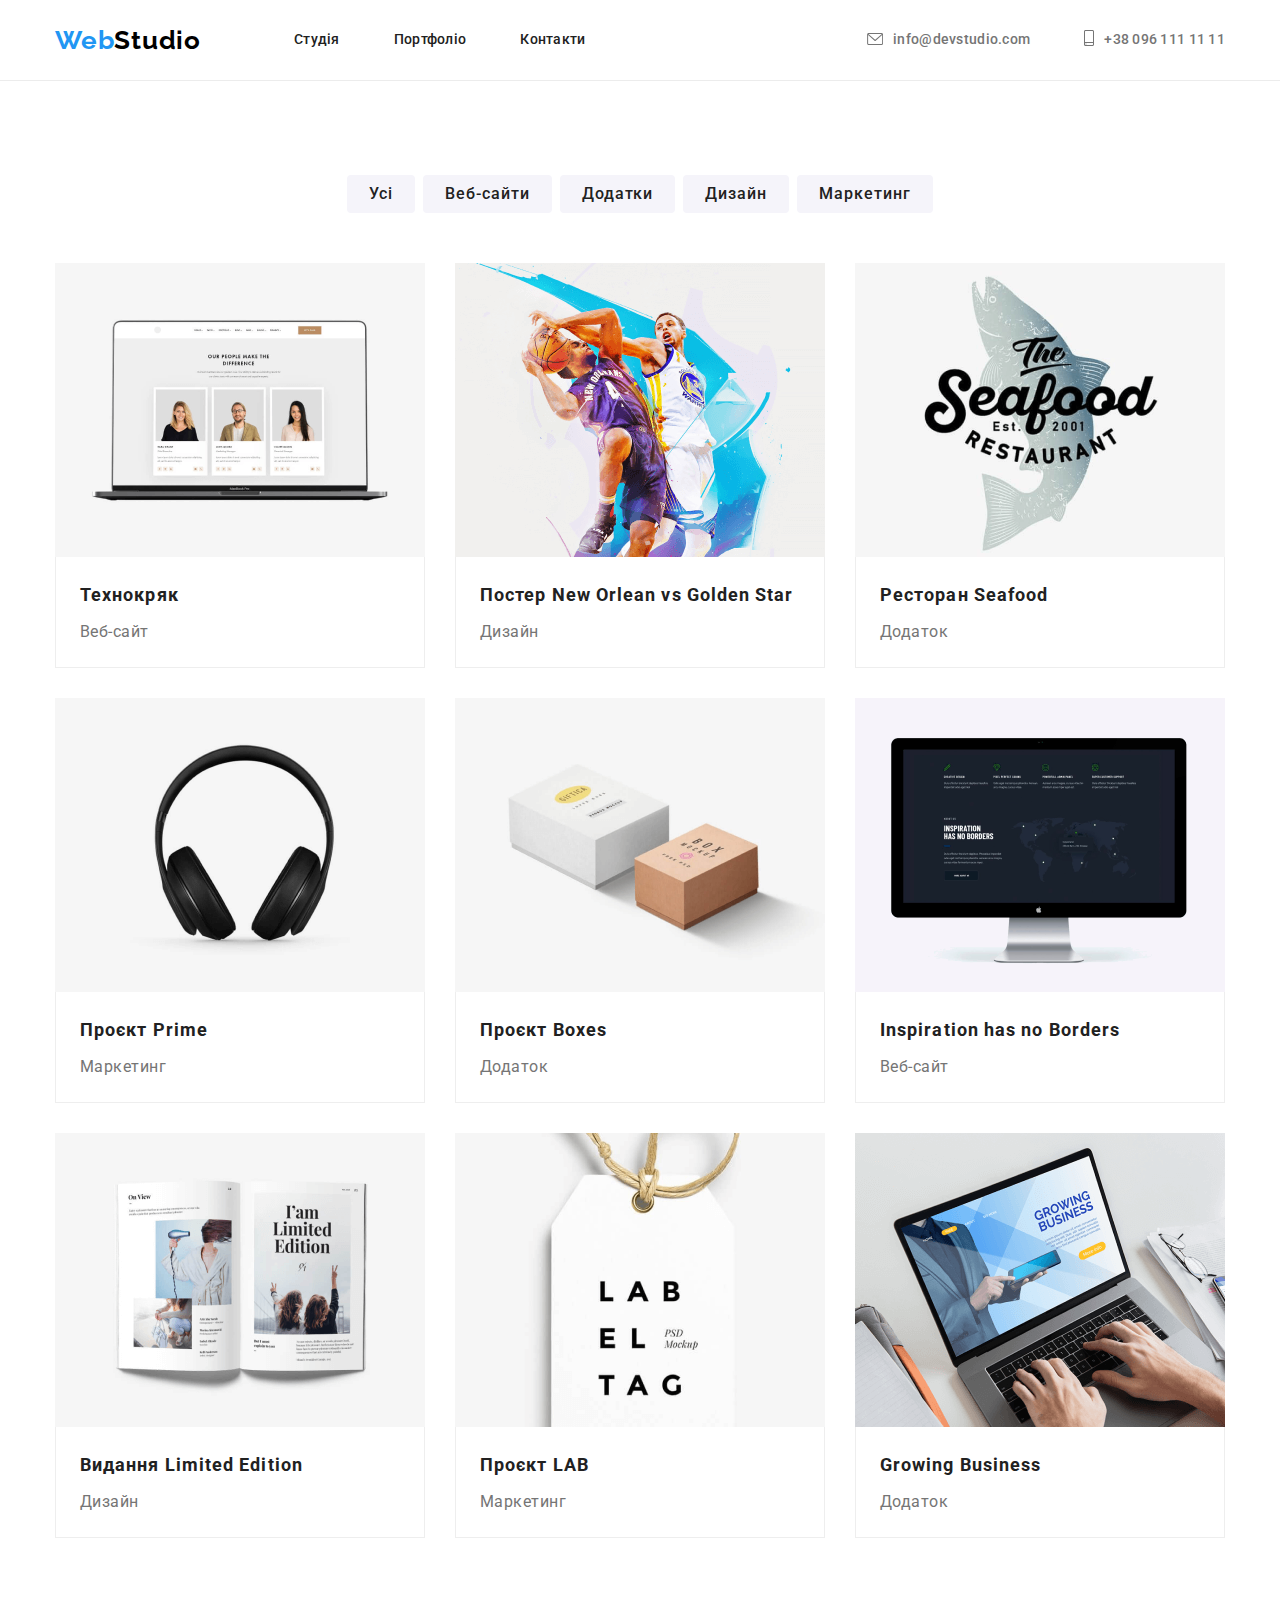
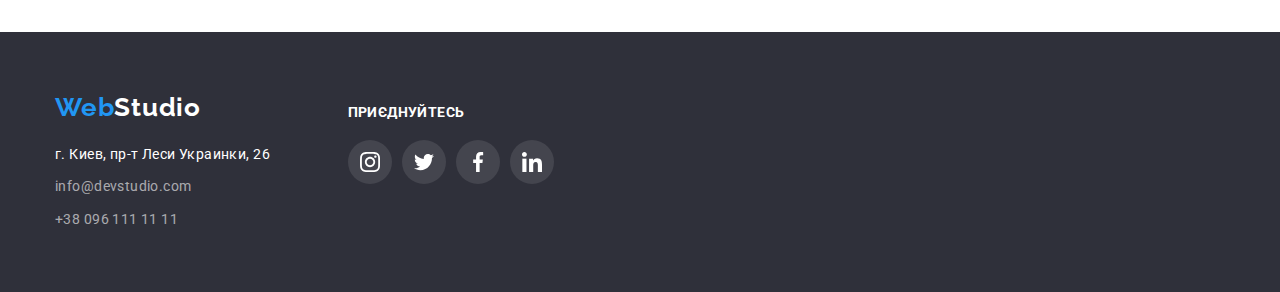
==== portfolio.html @ 85a9a88f "Add files via upload" ====
<!DOCTYPE html>
<html lang="uk">
  <head>
    <meta charset="UTF-8" />
    <meta http-equiv="X-UA-Compatible" content="IE=edge" />
    <meta name="viewport" content="width=device-width, initial-scale=1.0" />
    <title>Портфолио</title>
    <link rel="preconnect" href="https://fonts.googleapis.com" />
    <link rel="preconnect" href="https://fonts.gstatic.com" crossorigin />
    <link
      href="https://fonts.googleapis.com/css2?family=Raleway:wght@700&family=Roboto:wght@400;500;700;900&display=swap"
      rel="stylesheet"
    />
    <link rel="stylesheet" href="css/styles.css" />
  </head>
  <body>
    <header>
      <div class="navigation container navi-top">
        <nav class="navigation-box">
          <div class="logo-navigation">
            <a class="logo-nav" href="./index.html"
              ><span style="color: #2196f3">Web</span>Studio</a
            >
          </div>
          <div class="links-navigation">
            <ul class="top-nav-links">
              <li class="top-nav-item">
                <a class="top-nav-text" href="./index.html">Студія</a>
              </li>
              <li class="top-nav-item">
                <a class="top-nav-text" href="./portfolio.html">Портфоліо</a>
              </li>
              <li class="top-nav-item">
                <a class="top-nav-text" href="#">Контакти</a>
              </li>
            </ul>
          </div>
        </nav>
        <ul class="top-contacts">
          <li class="top-contacts-item">
            <a class="link-item" href="mailto:info@devstudio.com">
              <svg class="icon-header" width="16" height="12">
                <use href="./images/icons.svg#icon-envelope"></use>
              </svg>
            </a>
            <a class="top-contacts-text" href="mailto:info@devstudio.com"
              >info@devstudio.com</a
            >
          </li>
          <li class="top-contacts-item">
            <a class="link-item" href="tel:+380961111111">
              <svg class="icon-header" width="10" height="16">
                <use href="./images/icons.svg#icon-smartphone"></use>
              </svg>
            </a>
            <a class="top-contacts-text" href="tel:+380961111111"
              >+38 096 111 11 11</a
            >
          </li>
        </ul>
      </div>
    </header>
    <main>
      <section class="main-nav section">
        <div class="container">
          <ul class="main-nav-list">
            <li class="main-nav-item">
              <button class="main-nav-button" type="button">Усі</button>
            </li>
            <li class="main-nav-item">
              <button class="main-nav-button" type="button">Веб-сайти</button>
            </li>
            <li class="main-nav-item">
              <button class="main-nav-button" type="button">Додатки</button>
            </li>
            <li class="main-nav-item">
              <button class="main-nav-button" type="button">Дизайн</button>
            </li>
            <li class="main-nav-item">
              <button class="main-nav-button" type="button">Маркетинг</button>
            </li>
          </ul>
          <ul class="portfolio-list">
            <li class="portfolio-item">
              <img
                width="370"
                class="portfolio-image"
                src="images/img.png"
                alt="Три человека на экране"
              />
              <div class="portfolio-headtext">
                <h3 class="portfolio-header">Технокряк</h3>
                <p class="portfolio-text">Веб-сайт</p>
              </div>
            </li>
            <li class="portfolio-item">
              <img
                width="370"
                class="portfolio-image"
                src="images/img-1.png"
                alt="Баскетболисты"
              />
              <div class="portfolio-headtext">
                <h3 class="portfolio-header">
                  Постер New Orlean vs Golden Star
                </h3>
                <p class="portfolio-text">Дизайн</p>
              </div>
            </li>
            <li class="portfolio-item">
              <img
                width="370"
                class="portfolio-image"
                src="images/img-2.png"
                alt="Логотип рыбного ресторана"
              />
              <div class="portfolio-headtext">
                <h3 class="portfolio-header">Ресторан Seafood</h3>
                <p class="portfolio-text">Додаток</p>
              </div>
            </li>
            <li class="portfolio-item">
              <img
                width="370"
                class="portfolio-image"
                src="images/img-3.png"
                alt="Наушники"
              />
              <div class="portfolio-headtext">
                <h3 class="portfolio-header">Проєкт Prime</h3>
                <p class="portfolio-text">Маркетинг</p>
              </div>
            </li>
            <li class="portfolio-item">
              <img
                width="370"
                class="portfolio-image"
                src="images/img-4.png"
                alt="Две коробки"
              />
              <div class="portfolio-headtext">
                <h3 class="portfolio-header">Проєкт Boxes</h3>
                <p class="portfolio-text">Додаток</p>
              </div>
            </li>
            <li class="portfolio-item">
              <img
                width="370"
                class="portfolio-image"
                src="images/img-5.png"
                alt="Экран монитора"
              />
              <div class="portfolio-headtext">
                <h3 class="portfolio-header">Inspiration has no Borders</h3>
                <p class="portfolio-text">Веб-сайт</p>
              </div>
            </li>
            <li class="portfolio-item">
              <img
                width="370"
                class="portfolio-image"
                src="images/img-6.png"
                alt="Журнал"
              />
              <div class="portfolio-headtext">
                <h3 class="portfolio-header">Видання Limited Edition</h3>
                <p class="portfolio-text">Дизайн</p>
              </div>
            </li>
            <li class="portfolio-item">
              <img
                width="370"
                class="portfolio-image"
                src="images/img-7.png"
                alt="Бирка"
              />
              <div class="portfolio-headtext">
                <h3 class="portfolio-header">Проєкт LAB</h3>
                <p class="portfolio-text">Маркетинг</p>
              </div>
            </li>
            <li class="portfolio-item">
              <img
                width="370"
                class="portfolio-image"
                src="images/img-8.png"
                alt="Человек печатает на ноутбуке"
              />
              <div class="portfolio-headtext">
                <h3 class="portfolio-header">Growing Business</h3>
                <p class="portfolio-text">Додаток</p>
              </div>
            </li>
          </ul>
        </div>
      </section>
    </main>
    <footer class="footer">
      <div class="container">
        <div class="footer-raw">
          <div class="adr-items">
            <a class="logo-footer" href="./index.html"
              ><span style="color: #2196f3">Web</span>Studio</a
            >
            <address>
              <ul class="footer-list">
                <li class="footer-item">
                  <a
                    class="footer-adr"
                    href="https://goo.gl/maps/CPtrU1FHBa2aNyZL9"
                    target="_blank"
                    rel="noopener noreferrer nofollow"
                    >г. Киев, пр-т Леси Украинки, 26</a
                  >
                </li>
                <li class="footer-item">
                  <a class="footer-mail" href="mailto:info@devstudio.com"
                    >info@devstudio.com</a
                  >
                </li>
                <li class="footer-item">
                  <a class="footer-tel" href="tel:+380961111111"
                    >+38 096 111 11 11</a
                  >
                </li>
              </ul>
            </address>
          </div>
          <div class="connect-items">
            <p>приєднуйтесь</p>
            <ul class="connect-list">
              <li class="connect-item">
                <a class="connect-link" href="#" target="_blank">
                  <svg width="20" height="20">
                    <use href="./images/icons.svg#icon-instagram-2"></use>
                  </svg>
                </a>
              </li>
              <li class="connect-item">
                <a class="connect-link" href="#" target="_blank">
                  <svg width="20" height="20">
                    <use href="./images/icons.svg#icon-twitter-1"></use>
                  </svg>
                </a>
              </li>
              <li class="connect-item">
                <a class="connect-link" href="#" target="_blank">
                  <svg width="20" height="20">
                    <use href="./images/icons.svg#icon-facebook-1"></use>
                  </svg>
                </a>
              </li>
              <li class="connect-item">
                <a class="connect-link" href="#" target="_blank">
                  <svg width="20" height="20">
                    <use href="./images/icons.svg#icon-linkedin-1"></use>
                  </svg>
                </a>
              </li>
            </ul>
          </div>
        </div>
      </div>
    </footer>
  </body>
</html>
---- css/styles.css ----
/*reset css */
/* http://meyerweb.com/eric/tools/css/reset/ 
   v2.0 | 20110126
   License: none (public domain)
*/

html,
body,
div,
span,
applet,
object,
iframe,
h1,
h2,
h3,
h4,
h5,
h6,
p,
blockquote,
pre,
a,
abbr,
acronym,
address,
big,
cite,
code,
del,
dfn,
em,
img,
ins,
kbd,
q,
s,
samp,
small,
strike,
strong,
sub,
sup,
tt,
var,
b,
u,
i,
center,
dl,
dt,
dd,
ol,
ul,
li,
fieldset,
form,
label,
legend,
table,
caption,
tbody,
tfoot,
thead,
tr,
th,
td,
article,
aside,
canvas,
details,
embed,
figure,
figcaption,
footer,
header,
hgroup,
menu,
nav,
output,
ruby,
section,
summary,
time,
mark,
audio,
video {
  margin: 0;
  padding: 0;
  border: 0;
  font-size: 100%;
  font: inherit;
  vertical-align: baseline;
}
/* HTML5 display-role reset for older browsers */
article,
aside,
details,
figcaption,
figure,
footer,
header,
hgroup,
menu,
nav,
section {
  display: block;
}
body {
  line-height: 1;
}
ol,
ul {
  list-style: none;
}
blockquote,
q {
  quotes: none;
}
blockquote:before,
blockquote:after,
q:before,
q:after {
  content: "";
  content: none;
}
table {
  border-collapse: collapse;
  border-spacing: 0;
}

/* normalize css */
/*! modern-normalize v1.1.0 | MIT License | https://github.com/sindresorhus/modern-normalize */

/*
Document
========
*/

/**
Use a better box model (opinionated).
*/

*,
::before,
::after {
  box-sizing: border-box;
}

/**
Use a more readable tab size (opinionated).
*/

html {
  -moz-tab-size: 4;
  tab-size: 4;
}

/**
1. Correct the line height in all browsers.
2. Prevent adjustments of font size after orientation changes in iOS.
*/

html {
  line-height: 1.15; /* 1 */
  -webkit-text-size-adjust: 100%; /* 2 */
}

/*
Sections
========
*/

/**
Remove the margin in all browsers.
*/

body {
  margin: 0;
}

/**
Improve consistency of default fonts in all browsers. (https://github.com/sindresorhus/modern-normalize/issues/3)
*/

body {
  font-family: system-ui, -apple-system,
    /* Firefox supports this but not yet `system-ui` */ "Segoe UI", Roboto,
    Helvetica, Arial, sans-serif, "Apple Color Emoji", "Segoe UI Emoji";
}

/*
Grouping content
================
*/

/**
1. Add the correct height in Firefox.
2. Correct the inheritance of border color in Firefox. (https://bugzilla.mozilla.org/show_bug.cgi?id=190655)
*/

hr {
  height: 0; /* 1 */
  color: inherit; /* 2 */
}

/*
Text-level semantics
====================
*/

/**
Add the correct text decoration in Chrome, Edge, and Safari.
*/

abbr[title] {
  text-decoration: underline dotted;
}

/**
Add the correct font weight in Edge and Safari.
*/

b,
strong {
  font-weight: bolder;
}

/**
1. Improve consistency of default fonts in all browsers. (https://github.com/sindresorhus/modern-normalize/issues/3)
2. Correct the odd 'em' font sizing in all browsers.
*/

code,
kbd,
samp,
pre {
  font-family: ui-monospace, SFMono-Regular, Consolas, "Liberation Mono", Menlo,
    monospace; /* 1 */
  font-size: 1em; /* 2 */
}

/**
Add the correct font size in all browsers.
*/

small {
  font-size: 80%;
}

/**
Prevent 'sub' and 'sup' elements from affecting the line height in all browsers.
*/

sub,
sup {
  font-size: 75%;
  line-height: 0;
  position: relative;
  vertical-align: baseline;
}

sub {
  bottom: -0.25em;
}

sup {
  top: -0.5em;
}

/*
Tabular data
============
*/

/**
1. Remove text indentation from table contents in Chrome and Safari. (https://bugs.chromium.org/p/chromium/issues/detail?id=999088, https://bugs.webkit.org/show_bug.cgi?id=201297)
2. Correct table border color inheritance in all Chrome and Safari. (https://bugs.chromium.org/p/chromium/issues/detail?id=935729, https://bugs.webkit.org/show_bug.cgi?id=195016)
*/

table {
  text-indent: 0; /* 1 */
  border-color: inherit; /* 2 */
}

/*
Forms
=====
*/

/**
1. Change the font styles in all browsers.
2. Remove the margin in Firefox and Safari.
*/

button,
input,
optgroup,
select,
textarea {
  font-family: inherit; /* 1 */
  font-size: 100%; /* 1 */
  line-height: 1.15; /* 1 */
  margin: 0; /* 2 */
}

/**
Remove the inheritance of text transform in Edge and Firefox.
1. Remove the inheritance of text transform in Firefox.
*/

button,
select {
  /* 1 */
  text-transform: none;
}

/**
Correct the inability to style clickable types in iOS and Safari.
*/

button,
[type="button"],
[type="reset"],
[type="submit"] {
  -webkit-appearance: button;
}

/**
Remove the inner border and padding in Firefox.
*/

::-moz-focus-inner {
  border-style: none;
  padding: 0;
}

/**
Restore the focus styles unset by the previous rule.
*/

:-moz-focusring {
  outline: 1px dotted ButtonText;
}

/**
Remove the additional ':invalid' styles in Firefox.
See: https://github.com/mozilla/gecko-dev/blob/2f9eacd9d3d995c937b4251a5557d95d494c9be1/layout/style/res/forms.css#L728-L737
*/

:-moz-ui-invalid {
  box-shadow: none;
}

/**
Remove the padding so developers are not caught out when they zero out 'fieldset' elements in all browsers.
*/

legend {
  padding: 0;
}

/**
Add the correct vertical alignment in Chrome and Firefox.
*/

progress {
  vertical-align: baseline;
}

/**
Correct the cursor style of increment and decrement buttons in Safari.
*/

::-webkit-inner-spin-button,
::-webkit-outer-spin-button {
  height: auto;
}

/**
1. Correct the odd appearance in Chrome and Safari.
2. Correct the outline style in Safari.
*/

[type="search"] {
  -webkit-appearance: textfield; /* 1 */
  outline-offset: -2px; /* 2 */
}

/**
Remove the inner padding in Chrome and Safari on macOS.
*/

::-webkit-search-decoration {
  -webkit-appearance: none;
}

/**
1. Correct the inability to style clickable types in iOS and Safari.
2. Change font properties to 'inherit' in Safari.
*/

::-webkit-file-upload-button {
  -webkit-appearance: button; /* 1 */
  font: inherit; /* 2 */
}

/*
Interactive
===========
*/

/*
Add the correct display in Chrome and Safari.
*/

summary {
  display: list-item;
}

/* my css */

:root {
  --brand-backcolor1: #fff;
  --brand-backcolor2: #f5f4fa;
  --brand-backcolor3: #2f303a;
  --brand-color1: #212121;
  --brand-color2: #757575;
  --brand-color3: #2196f3;
}

body {
  font-family: "Roboto", sans-serif;
  color: var(--brand-color1);
  background-color: #fff;
}
.navigation {
  display: flex;
  align-items: center;
}
.navigation-box {
  display: flex;
  align-items: center;
}
li {
  list-style-type: none;
}
hr {
  border: 1px solid #ececec;
  color: #ececec;
}
.top-nav-item {
  display: inline-block;
  margin-left: 50px;
}
.top-nav-item:first-child {
  margin-left: 0px;
}
.top-contacts {
  margin-left: auto;
}
.top-contacts-item {
  display: inline-block;
  margin-left: 50px;
  text-decoration: none;
}
.link-item {
  text-decoration: none;
  margin-right: 6px;
  fill: #757575;
  vertical-align: middle;
}
.top-contacts-item:first-child {
  margin-left: 0px;
}
a.logo-nav {
  font-family: Raleway;
  font-size: 26px;
  font-weight: 700;
  line-height: 1.19;
  letter-spacing: 0.03em;
  text-align: left;
  color: #000000;
  text-decoration: none;
}

li.top-nav-item {
  list-style-type: none;
}

.top-nav-text {
  display: block;
  padding: 32px 0;
  font-size: 14px;
  font-weight: 500;
  line-height: 1.14;
  letter-spacing: 0.02em;
  text-align: left;
  cursor: pointer;
  text-decoration: none;
  color: var(--brand-color1);
}
.top-nav-text:hover {
  color: var(--brand-color3);
}

.top-nav-text:focus {
  color: var(--brand-color3);
}

li.top-contacts-item {
  list-style-type: none;
}
.top-contacts-text {
  font-size: 14px;
  font-weight: 500;
  line-height: 1.14;
  letter-spacing: 0.02em;
  text-decoration: none;
  text-align: left;
  color: var(--brand-color2);
}
.top-contacts-text:hover {
  color: var(--brand-color3);
}
.top-contacts-text:focus {
  color: var(--brand-color3);
}
.hero-top-section {
  background-color: var(--brand-backcolor3);
  display: block;
  text-align: center;
  padding-top: 200px;
  padding-bottom: 200px;
  background-image: url("/images/hero_background.png");
  background-image: image(hero_background.png);
}
.hero-top-header {
  text-transform: uppercase;
  font-size: 44px;
  font-weight: 900;
  line-height: 1.36;
  letter-spacing: 0.06em;
  text-align: center;
  color: var(--brand-backcolor1);
  max-width: 696px;
  margin: auto;
}

.hero-top-button {
  display: block;
  margin: 0 auto;
  font-family: "roboto";
  background-color: var(--brand-color3);
  border-radius: 4px;
  border-color: var(--brand-color3);
  color: white;
  padding: 15px 32px;
  font-size: 16px;
  font-weight: 700;
  line-height: 1.87;
  letter-spacing: 0.06em;
  text-align: center;
  text-decoration: none;
  cursor: pointer;
  text-decoration: none;
  margin-top: 30px;
}
.hero-top-button:hover {
  background-color: #188ce8;
  border-radius: 4px;
  border-color: #188ce8;
  color: var(--brand-backcolor1);
  box-shadow: 0px 4px 4px 0px #00000026;
}
.hero-top-button:focus {
  background-color: #188ce8;
  border-radius: 4px;
  border-color: #188ce8;
  color: var(--brand-backcolor1);
  box-shadow: 0px 4px 4px 0px #00000026;
}
.features-block {
  padding-top: 94px;
}
.features {
  text-align: center;
  display: flex;
  justify-content: center;
  gap: 30px;
}
li.feature {
  list-style-type: none;
  font-size: 14px;
  text-align: left;
  letter-spacing: 0.03em;
  width: 270px;
  vertical-align: top;
}
h3.feature-header {
  color: var(--brand-color1);
  font-weight: 700;
  line-height: 1.14;
  font-size: 14px;
  text-transform: uppercase;
  margin-top: 30px;
}
p.feature-text {
  color: var(--brand-color2);
  line-height: 1.71;
  margin-top: 10px;
}
.wwd {
  padding-top: 94px;
  padding-bottom: 94px;
  text-align: center;
  padding-left: 0px;
}
h2.wwd-header {
  font-size: 36px;
  font-weight: 700;
  line-height: 1.36;
  letter-spacing: 0.03em;
  text-align: center;
}
.wwd-list {
  display: flex;
  margin: auto;
  margin-top: 50px;
}
.wwd-item {
  display: inline-block;
  margin: auto;
  margin-right: 30px;
}
.wwd-item:last-child {
  margin-right: 0px;
}
.about {
  text-align: center;
  background: var(--brand-backcolor2);
  padding-bottom: 94px;
  padding-top: 94px;
}
.about-list {
  margin: auto;
  margin-top: 50px;
  display: flex;
  gap: 30px;
}
.about-item {
  margin: auto;
  background-color: #fff;
  box-shadow: 0px 2px 1px 0px #00000033, 0px 1px 1px 0px #00000024,
    0px 1px 3px 0px #0000001f;
  border-bottom-left-radius: 4px;
  border-bottom-right-radius: 4px;
}
.about-item:last-child {
  margin-right: 0px;
}
h2.about-header {
  font-size: 36px;
  font-weight: 700;
  line-height: 1.36;
  letter-spacing: 0.03em;
  text-align: center;
}
h3.about-name {
  font-size: 16px;
  font-weight: 500;
  line-height: 1.18;
  letter-spacing: 0.03em;
  text-align: center;
  padding-top: 30px;
}
p.about-text {
  font-size: 16px;
  line-height: 1.18;
  letter-spacing: 0.03em;
  text-align: center;
  color: var(--brand-color2);
  margin-top: 10px;
}
.footer {
  background-color: var(--brand-backcolor3);
  padding-top: 60px;
  padding-bottom: 60px;
}
.footer-list {
  margin-top: 20px;
  margin-top: 0;
}
.footer-item {
  margin-top: 9px;
}
.footer-item:first-child {
  margin-top: 0px;
}
a.logo-footer {
  font-family: Raleway;
  font-size: 26px;
  font-weight: 700;
  line-height: 1.19;
  letter-spacing: 0.03em;
  text-align: left;
  color: var(--brand-backcolor1);
  text-decoration: none;
  margin-bottom: 20px;
  display: block;
}
a.footer-adr {
  text-decoration: none;
  font-size: 14px;
  line-height: 1.71;
  letter-spacing: 0.03em;
  text-align: left;
  color: var(--brand-backcolor1);
}
a.footer-mail {
  text-decoration: none;
  font-size: 14px;
  line-height: 1.71;
  letter-spacing: 0.03em;
  text-align: left;
  color: #ffffff99;
}
a.footer-tel {
  text-decoration: none;
  font-size: 14px;
  line-height: 1.71;
  letter-spacing: 0.03em;
  text-align: left;
  color: #ffffff99;
}
address {
  display: block;
  font-style: normal;
}

.main-nav-list {
  display: flex;
  justify-content: center;
  align-items: center;
}
.portfolio {
  text-align: center;
}
.portfolio-header {
  font-size: 18px;
  font-weight: 700;
  line-height: 36px;
  letter-spacing: 0.06em;
  text-align: left;
}
.portfolio-text {
  font-size: 16px;
  line-height: 1.87;
  letter-spacing: 0.03em;
  text-align: left;
  color: var(--brand-color2);
  margin-top: 4px;
}
.main-nav-button {
  background-color: var(--brand-backcolor2);
  border-radius: 4px;
  border-color: var(--brand-backcolor1);
  border: none;
  color: var(--brand-color1);
  padding: 6px 22px;
  font-size: 16px;
  font-weight: 500;
  line-height: 1.62;
  letter-spacing: 0.06em;
  text-align: center;
  text-decoration: none;
  box-shadow: 0px 0px 0px 0px var(--brand-backcolor1);
  cursor: pointer;
  font-family: "roboto";
}
.main-nav-button:hover {
  background-color: var(--brand-color3);
  border-radius: 4px;
  border-color: var(--brand-color3);
  color: var(--brand-backcolor1);
  box-shadow: 0px 4px 4px 0px #00000026;
}
.main-nav-button:focus {
  background-color: var(--brand-color3);
  border-radius: 4px;
  border-color: var(--brand-color3);
  color: var(--brand-backcolor1);
  box-shadow: 0px 4px 4px 0px #00000026;
}
.hero-top-header {
  align-items: center;
  text-align: center;
}
/* 3rd homework */
.container {
  width: 1200px;
  margin: 0 auto;
  padding-left: 15px;
  padding-right: 15px;
}
.section {
  padding-top: 94px;
  padding-bottom: 94px;
}
section {
  padding-top: 94px;
  padding-bottom: 94px;
}
.portfolio-list {
  margin-top: 50px;
  display: flex;
  gap: 30px;
  align-content: center;
  justify-content: center;
  flex-wrap: wrap;
}
.main-nav-item {
  margin-right: 8px;
}
.main-nav-item:last-child {
  margin-right: 0px;
}

.portfolio-item:hover {
  box-shadow: 1px 4px 6px 0px #00000029, 0px 4px 4px 0px #0000000f, 0px 1px 1px 0px #0000001f;
  cursor: pointer;
}
img {
  display: block;
  max-width: 100%;
  height: auto;
}
.portfolio-headtext {
  padding: 20px 24px 20px 24px;
  border: 1px solid #eeeeee;
  border-top: none;
}
header {
  border-bottom-color: #ececec;
  border-bottom-width: 1px;
  border-style: solid;
}
.top-nav-links {
  margin-left: 93px;
}
.icons-features {
  background-color: #f5f4fa;
  border-radius: 5px;
  padding: 25px 102px 25px 102px;
}
.icon-header {
}
.link-item:hover {
  fill: #2196f3;
}
.link-item:focus {
  fill: #2196f3;
}
.btn-icon-social {
  display: flex;
  border: none;
  background: none;
  color: #afb1b8;
  padding: 12px;
  margin: 0px;
}
.btn-icon-social:hover {
  background: #2196f3;
  border-radius: 50%;
  color: white;
}
.btn-icon-social:focus {
  background: #2196f3;
  border-radius: 50%;
  color: white;
}
.icon-social {
  fill: currentColor;
}
.icons-sm {
  display: flex;
  align-items: center;
  justify-content: center;
  list-style: none;
  margin-top: 16px;
  margin-bottom: 30px;
  padding: 0;
}
.clients-list {
  display: flex;
  justify-content: center;
  align-items: center;
  gap: 30px;
  margin-top: 50px;
}

.client-link:hover {
  border: 1px solid #2196f3;
  fill: #2196f3;
}
.client-link:focus {
  border: 1px solid #2196f3;
  fill: #2196f3;
}
.client-link {
  padding: 16px 32px 16px 32px;
  border: 1px solid #afb1b8;
  border-radius: 4px;
  display: flex;
  justify-content: center;
  align-items: center;
  fill: #afb1b8;
}
.connect-link {
  fill: white;
  border-radius: 50%;
  background-color: #ffffff1a;
  padding: 12;
  display: flex;
  padding: 12px;
  margin: 0px;
}
.connect-link:hover,
:focus {
  background-color: #2196f3;
}

.connect-list {
  display: flex;
  margin-top: 20px;
  gap: 10px;
}
.connect-items p {
  color: white;
  text-transform: uppercase;
  font-family: Roboto;
  font-size: 14px;
  font-weight: 700;
  line-height: 16px;
  letter-spacing: 0.03em;
  text-align: left;
}
.connect-items {
  flex: 0 0 25%;
  margin-top: 12px;
}
.adr-items {
  flex: 0 0 25%;
}
.footer-raw {
  display: flex;
}
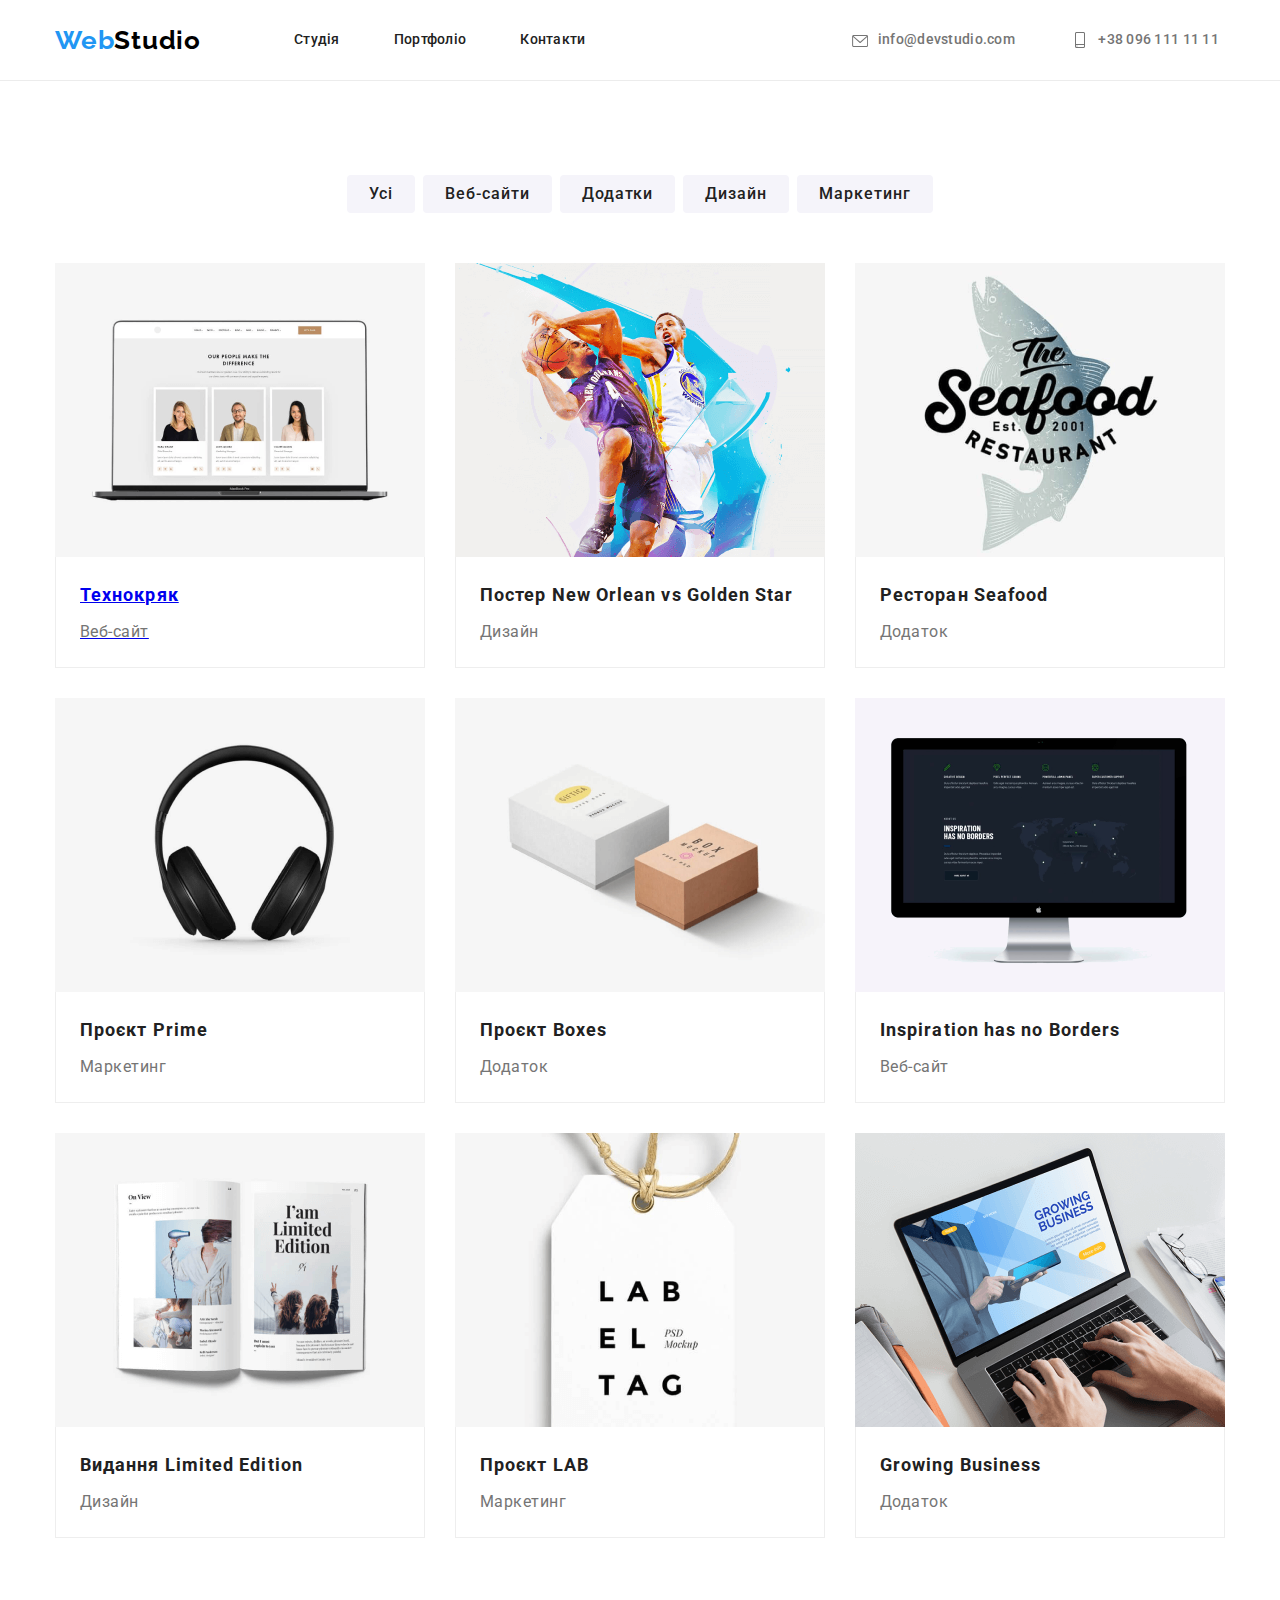
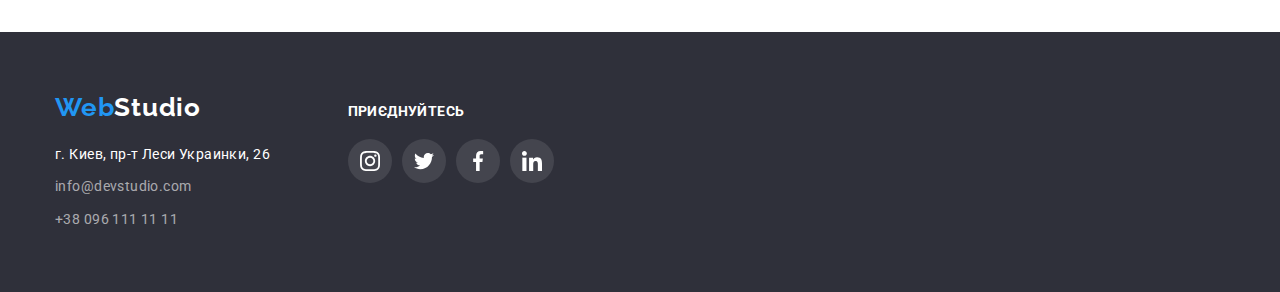
==== commit e358ae75: "1st round changes" ====
--- a/portfolio.html
+++ b/portfolio.html
@@ -38,23 +38,19 @@
         </nav>
         <ul class="top-contacts">
           <li class="top-contacts-item">
-            <a class="link-item" href="mailto:info@devstudio.com">
+            <a
+              class="top-contacts-text link-item"
+              href="mailto:info@devstudio.com"
+            >
               <svg class="icon-header" width="16" height="12">
-                <use href="./images/icons.svg#icon-envelope"></use>
-              </svg>
-            </a>
-            <a class="top-contacts-text" href="mailto:info@devstudio.com"
-              >info@devstudio.com</a
-            >
+                <use href="./images/icons.svg#icon-envelope"></use></svg>info@devstudio.com</a>
           </li>
           <li class="top-contacts-item">
-            <a class="link-item" href="tel:+380961111111">
+            <a class="top-contacts-text link-item" href="tel:+380961111111">
               <svg class="icon-header" width="10" height="16">
                 <use href="./images/icons.svg#icon-smartphone"></use>
               </svg>
-            </a>
-            <a class="top-contacts-text" href="tel:+380961111111"
-              >+38 096 111 11 11</a
+              +38 096 111 11 11</a
             >
           </li>
         </ul>
@@ -82,16 +78,20 @@
           </ul>
           <ul class="portfolio-list">
             <li class="portfolio-item">
+              <a href="#">
+              <div class="overlay-item">Ресурс пропонує комплексні пропозиції з різним рівнем функціоналу та сервісів. Все це дозволить відвідувачу отримати вичерпні відомості про компанію чи приватну особу.</div>
               <img
                 width="370"
                 class="portfolio-image"
                 src="images/img.png"
                 alt="Три человека на экране"
               />
+            
               <div class="portfolio-headtext">
                 <h3 class="portfolio-header">Технокряк</h3>
                 <p class="portfolio-text">Веб-сайт</p>
               </div>
+            </a>
             </li>
             <li class="portfolio-item">
               <img
--- a/css/styles.css
+++ b/css/styles.css
@@ -473,7 +473,7 @@
 .top-contacts-item:first-child {
   margin-left: 0px;
 }
-a.logo-nav {
+.logo-nav {
   font-family: Raleway;
   font-size: 26px;
   font-weight: 700;
@@ -611,7 +611,7 @@
   margin-top: 10px;
 }
 .wwd {
-  padding-top: 94px;
+  padding-top: 0px;
   padding-bottom: 94px;
   text-align: center;
   padding-left: 0px;
@@ -827,7 +827,8 @@
 }
 
 .portfolio-item:hover {
-  box-shadow: 1px 4px 6px 0px #00000029, 0px 4px 4px 0px #0000000f, 0px 1px 1px 0px #0000001f;
+  box-shadow: 1px 4px 6px 0px #00000029, 0px 4px 4px 0px #0000000f,
+    0px 1px 1px 0px #0000001f;
   cursor: pointer;
 }
 img {
@@ -854,6 +855,8 @@
   padding: 25px 102px 25px 102px;
 }
 .icon-header {
+  margin-right: 10px;
+  vertical-align: middle;
 }
 .link-item:hover {
   fill: #2196f3;
@@ -890,6 +893,7 @@
   margin-top: 16px;
   margin-bottom: 30px;
   padding: 0;
+  gap: 10px;
 }
 .clients-list {
   display: flex;
@@ -925,8 +929,10 @@
   padding: 12px;
   margin: 0px;
 }
-.connect-link:hover,
-:focus {
+.connect-link:hover {
+  background-color: #2196f3;
+}
+.connect-link:focus {
   background-color: #2196f3;
 }
 
@@ -946,12 +952,52 @@
   text-align: left;
 }
 .connect-items {
-  flex: 0 0 25%;
-  margin-top: 12px;
 }
 .adr-items {
   flex: 0 0 25%;
 }
 .footer-raw {
   display: flex;
-}
+  align-items: baseline;
+}
+
+.portfolio-item {
+  position: relative;
+  width: 50%;
+  max-width: 370px;
+}
+
+/* Make the image to responsive */
+.portfolio-image {
+  display: block;
+  width: 100%;
+  height: auto;
+}
+
+/* The overlay effect - lays on top of the container and over the image */
+.overlay-item {
+  position: absolute;
+  top: 0;
+  background: rgb(0, 0, 0);
+  background: #2196f3e5;
+  color: #f1f1f1;
+  width: 100%;
+  height: 294px;
+  transform: translatey(100%);
+  transition: transform 250ms ease;
+  opacity: 0;
+  color: white;
+  font-family: Roboto;
+  font-size: 18px;
+  font-weight: 400;
+  line-height: 28px;
+  letter-spacing: 0.03em;
+  text-align: left;
+  padding: 63px 24px;
+}
+
+/* When you mouse over the container, fade in the overlay title */
+.portfolio-item:hover .overlay-item {
+  opacity: 1;
+  transform: translatey(0);
+}
